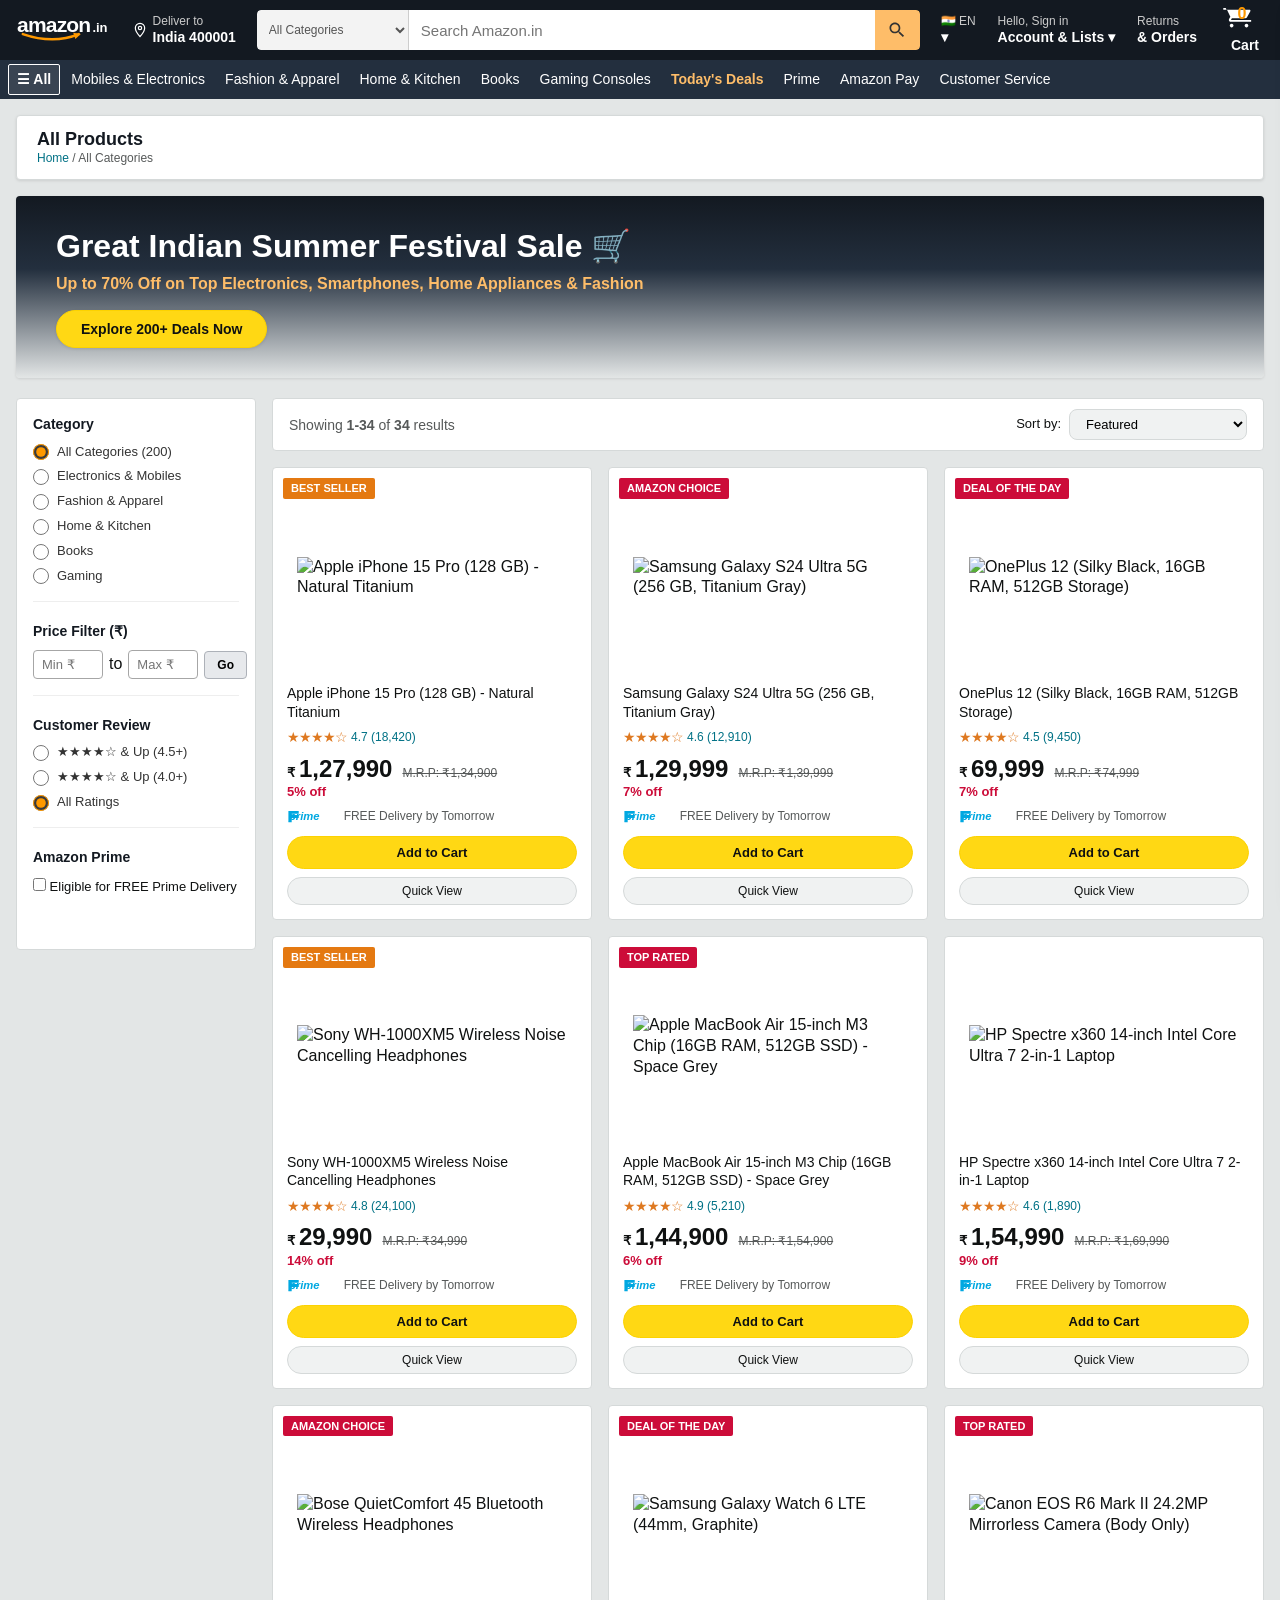
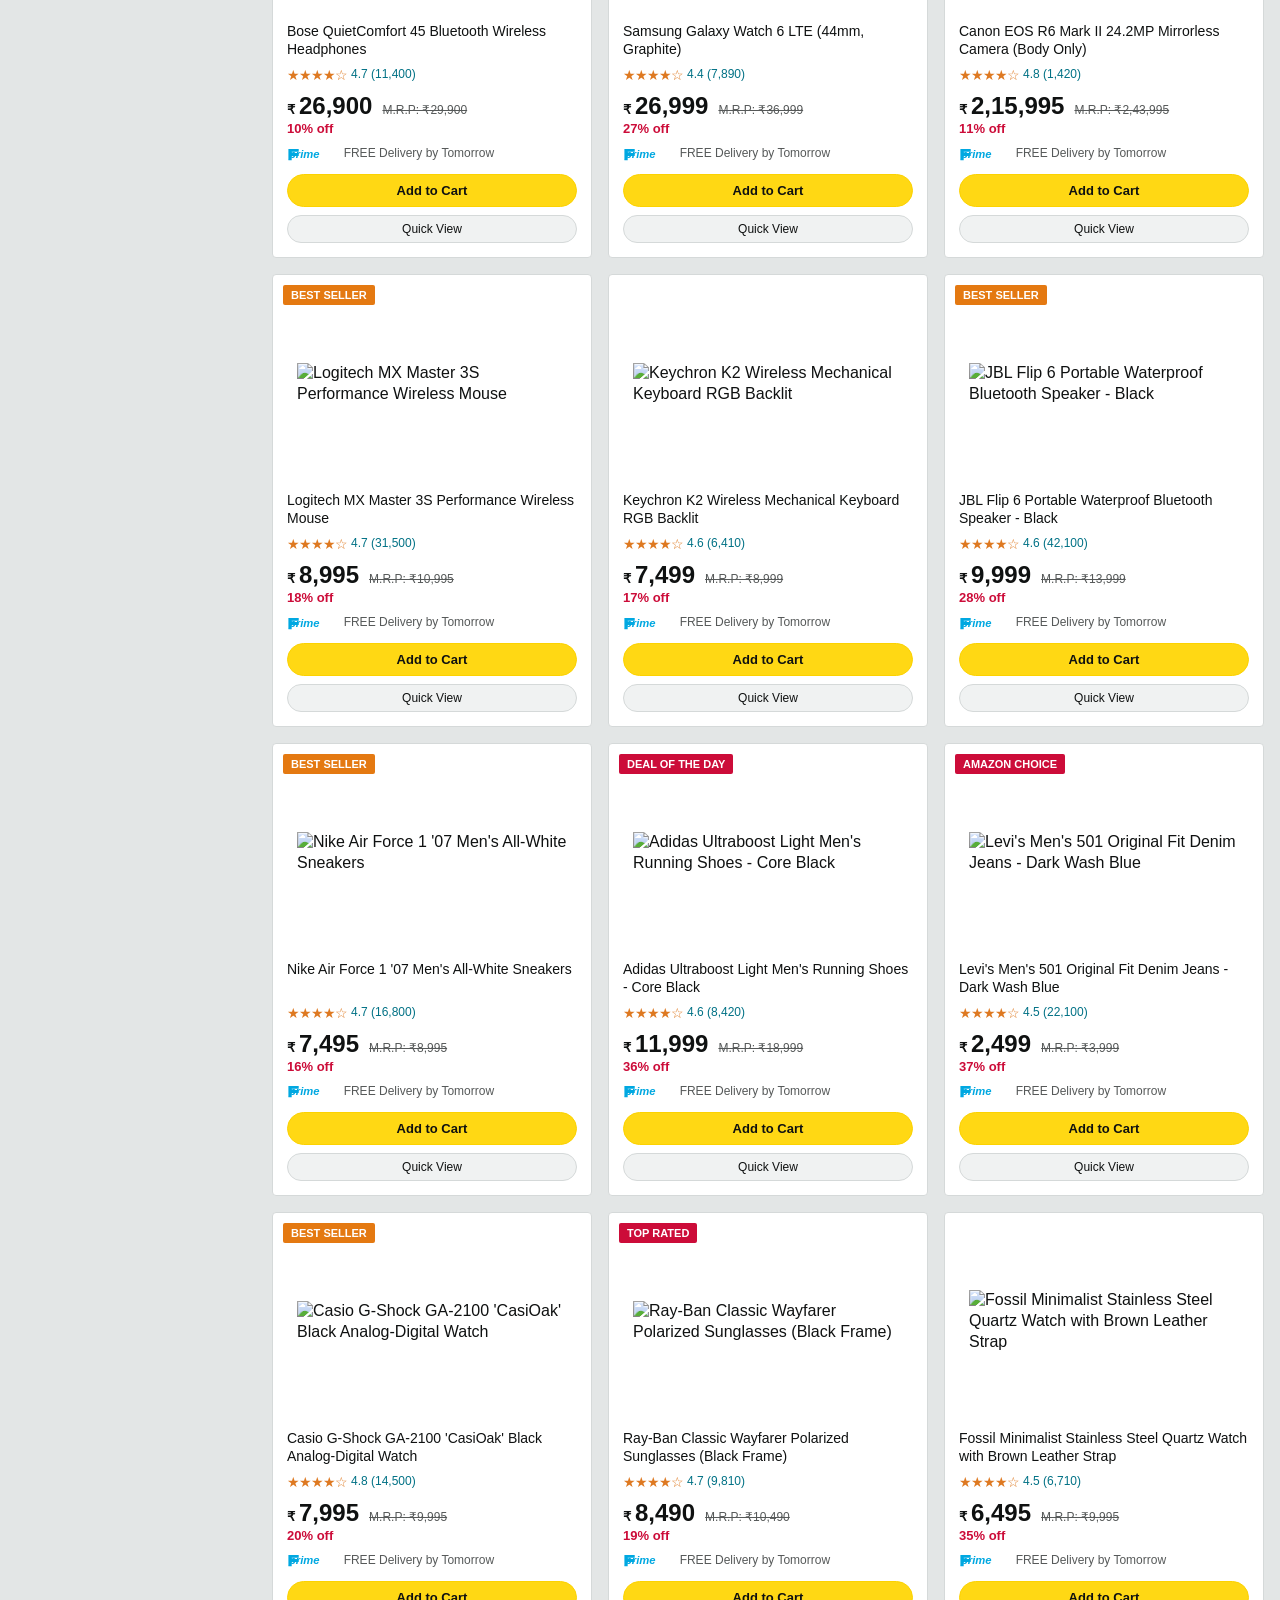
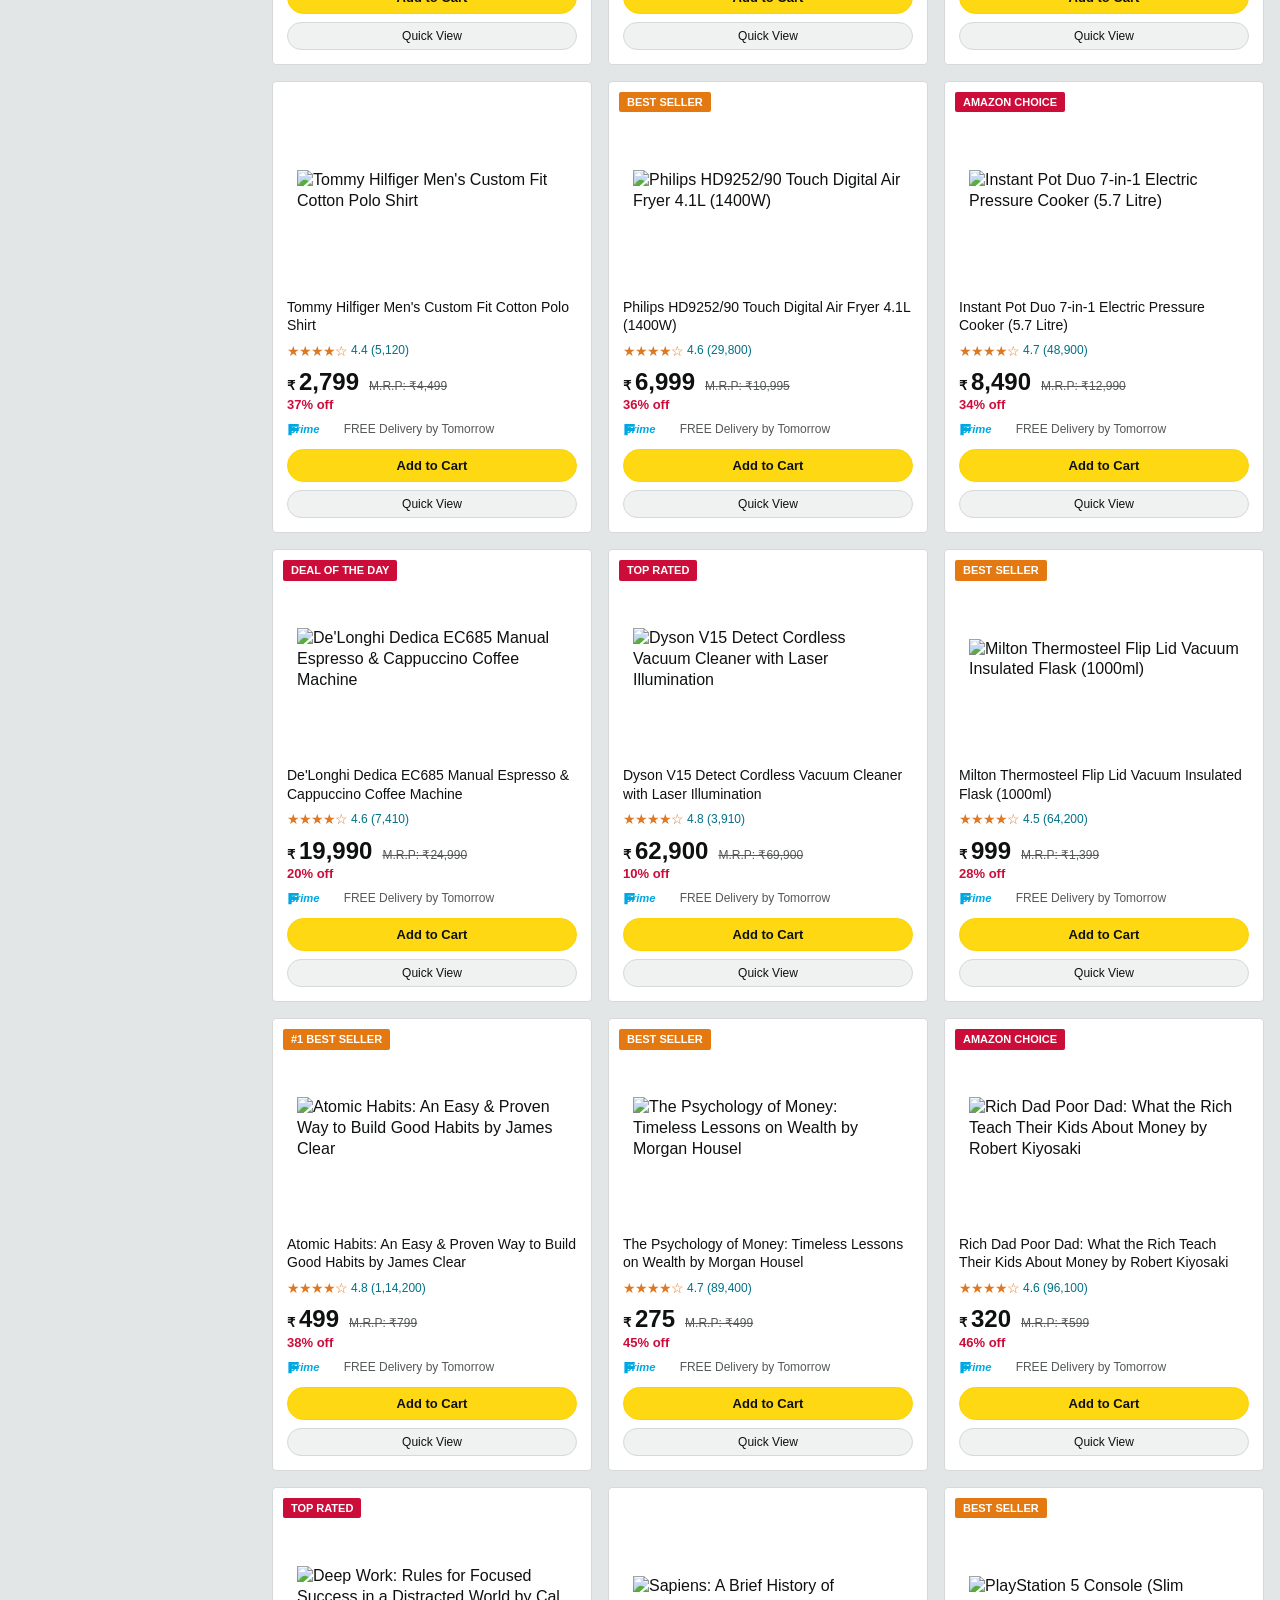
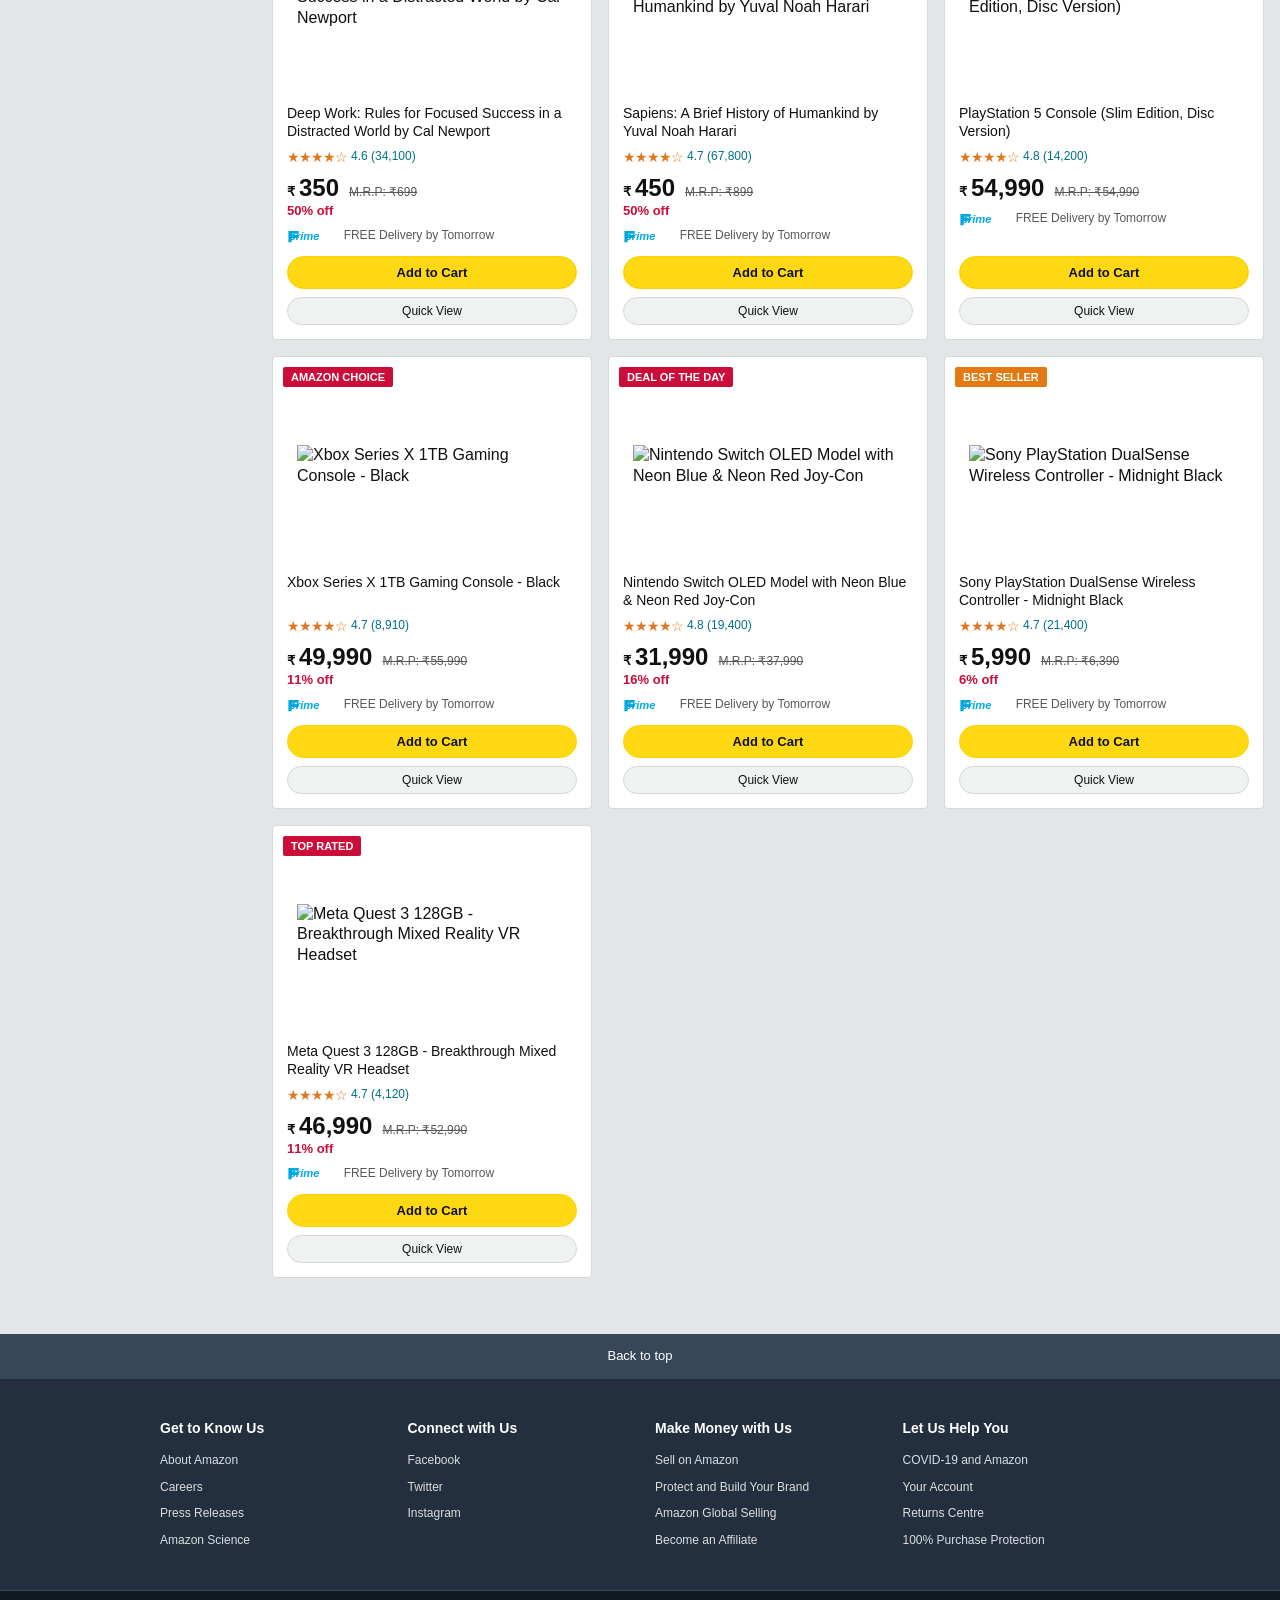
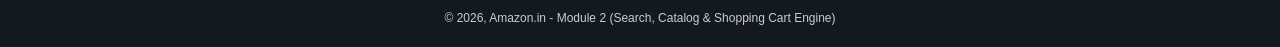
==== Search_and_Cart/index.html @ 8ac77ebe "Initial commit" ====
<!DOCTYPE html>
<html lang="en">
<head>
  <meta charset="UTF-8">
  <meta name="viewport" content="width=device-width, initial-scale=1.0">
  <title>Amazon.in - Online Shopping site in India</title>
  <meta name="description" content="Amazon India clone - Module 2 Search, Product Catalog, Filters & Shopping Cart Engine.">
  <link rel="stylesheet" href="styles.css">
</head>
<body>

  <!-- Amazon Signature Header -->
  <header class="amazon-header">
    <div class="header-main">
      
      <!-- Authentic Amazon Logo with Crisp Orange Smile Arrow -->
      <a href="#" class="brand-logo" onclick="setActiveCategory('All'); return false;">
        <div class="logo-text-box">
          <span class="logo-amazon-text">amazon</span>
          <span class="logo-in-text">.in</span>
        </div>
        <svg class="smile-arrow-svg" viewBox="0 0 100 20">
          <path d="M 4 3 Q 48 18 84 3" fill="none" stroke="#FF9900" stroke-width="3.5" stroke-linecap="round"/>
          <path d="M 76 1 L 87 3 L 79 10 Z" fill="#FF9900"/>
        </svg>
      </a>

      <!-- Deliver to Location Vector Pin -->
      <div class="nav-location">
        <svg class="location-pin-svg" viewBox="0 0 24 24">
          <path d="M12 2C8.13 2 5 5.13 5 9c0 5.25 7 13 7 13s7-7.75 7-13c0-3.87-3.13-7-7-7zm0 9.5c-1.38 0-2.5-1.12-2.5-2.5s1.12-2.5 2.5-2.5 2.5 1.12 2.5 2.5-1.12 2.5-2.5 2.5z"/>
        </svg>
        <div class="location-text">
          <span class="location-line1">Deliver to</span>
          <span class="location-line2">India 400001</span>
        </div>
      </div>

      <!-- Main Search Bar -->
      <div class="header-search">
        <select id="searchCategorySelect" class="search-category-select" aria-label="Select Category">
          <option value="All">All Categories</option>
          <option value="Electronics">Mobiles & Electronics</option>
          <option value="Fashion">Fashion & Apparel</option>
          <option value="Home & Kitchen">Home & Kitchen</option>
          <option value="Books">Books</option>
          <option value="Gaming">Gaming</option>
        </select>
        <div class="search-input-wrapper">
          <input type="text" id="searchInput" class="search-input" placeholder="Search Amazon.in" aria-label="Search Amazon.in">
        </div>
        <button id="searchSubmitBtn" class="search-submit-btn" aria-label="Search Submit">
          <svg viewBox="0 0 24 24"><path d="M15.5 14h-.79l-.28-.27C15.41 12.59 16 11.11 16 9.5 16 5.91 13.09 3 9.5 3S3 5.91 3 9.5 5.91 16 9.5 16c1.61 0 3.09-.59 4.23-1.57l.27.28v.79l5 4.99L20.49 19l-4.99-5zm-6 0C7.01 14 5 11.99 5 9.5S7.01 5 9.5 5 14 7.01 14 9.5 11.99 14 9.5 14z"/></svg>
        </button>
      </div>

      <!-- Navigation Actions Right -->
      <div class="header-actions">
        <!-- Language Selector -->
        <div class="nav-item">
          <span class="nav-line1"><span class="flag-icon">🇮🇳</span> EN</span>
          <span class="nav-line2">▾</span>
        </div>

        <!-- User Session (Module 1 Integration) -->
        <div class="nav-item" id="navUserAccountBtn">
          <span class="nav-line1" id="userNavLine1">Hello, Sign in</span>
          <span class="nav-line2">Account & Lists ▾</span>
        </div>

        <!-- Orders -->
        <div class="nav-item">
          <span class="nav-line1">Returns</span>
          <span class="nav-line2">& Orders</span>
        </div>

        <!-- Authentic Amazon Cart Button -->
        <div class="nav-item cart-nav-btn" onclick="openCartDrawer()">
          <div class="cart-icon-wrapper">
            <svg class="amazon-cart-svg" viewBox="0 0 38 28">
              <path d="M7 1h-6v2h4l3.6 7.59-1.35 2.45c-.16.28-.25.61-.25.96 0 1.1.9 2 2 2h22v-2h-21.42c-.14 0-.25-.11-.25-.25l.03-.12.9-1.63h14.55c.75 0 1.41-.41 1.75-1.03l3.58-6.49c.08-.14.12-.31.12-.48 0-.55-.45-1-1-1h-24.69l-.94-2zm3 17c-1.1 0-1.99.9-1.99 2s.89 2 1.99 2 2-.9 2-2-.9-2-2-2zm16 0c-1.1 0-1.99.9-1.99 2s.89 2 1.99 2 2-.9 2-2-.9-2-2-2z"/>
            </svg>
            <span id="navCartCount" class="cart-count">0</span>
          </div>
          <span class="cart-text-label">Cart</span>
        </div>
      </div>
    </div>

    <!-- Secondary Subnav Strip -->
    <nav class="header-subnav" id="subnavContainer">
      <a href="#" class="subnav-link bold active" data-category="All">☰ All</a>
      <a href="#" class="subnav-link" data-category="Electronics">Mobiles & Electronics</a>
      <a href="#" class="subnav-link" data-category="Fashion">Fashion & Apparel</a>
      <a href="#" class="subnav-link" data-category="Home & Kitchen">Home & Kitchen</a>
      <a href="#" class="subnav-link" data-category="Books">Books</a>
      <a href="#" class="subnav-link" data-category="Gaming">Gaming Consoles</a>
      <a href="#" class="subnav-link" data-category="Deals" style="color: var(--amazon-yellow); font-weight:700;">Today's Deals</a>
      <a href="#" class="subnav-link" data-category="Prime">Prime</a>
      <a href="#" class="subnav-link" data-category="Amazon Pay">Amazon Pay</a>
      <a href="#" class="subnav-link" data-category="Customer Service">Customer Service</a>
    </nav>
  </header>

  <!-- Main Container -->
  <main class="amazon-container">
    
    <!-- Active View Header Banner -->
    <div id="categoryHeaderBanner" class="category-header-banner">
      <div>
        <h2 id="categoryHeaderTitle" class="category-header-title">All Products</h2>
        <div class="category-breadcrumbs"><a href="#" onclick="setActiveCategory('All'); return false;">Home</a> / <span id="categoryBreadcrumbName">All Categories</span></div>
      </div>
    </div>

    <!-- Hero Banner -->
    <section id="heroBannerSection" class="hero-banner">
      <div class="hero-content">
        <h1>Great Indian Summer Festival Sale 🛒</h1>
        <p>Up to 70% Off on Top Electronics, Smartphones, Home Appliances & Fashion</p>
        <button class="hero-cta" onclick="document.getElementById('searchInput').focus();">Explore 200+ Deals Now</button>
      </div>
    </section>

    <!-- Main Layout: Filters + Products Grid -->
    <div class="main-layout">
      
      <!-- Sidebar Filters -->
      <aside class="sidebar-filters">
        <div class="filter-section">
          <h3 class="filter-title">Category</h3>
          <ul class="filter-list">
            <li class="filter-item">
              <label><input type="radio" name="categoryFilter" value="All" checked onclick="setActiveCategory('All')"> All Categories (200)</label>
            </li>
            <li class="filter-item">
              <label><input type="radio" name="categoryFilter" value="Electronics" onclick="setActiveCategory('Electronics')"> Electronics & Mobiles</label>
            </li>
            <li class="filter-item">
              <label><input type="radio" name="categoryFilter" value="Fashion" onclick="setActiveCategory('Fashion')"> Fashion & Apparel</label>
            </li>
            <li class="filter-item">
              <label><input type="radio" name="categoryFilter" value="Home & Kitchen" onclick="setActiveCategory('Home & Kitchen')"> Home & Kitchen</label>
            </li>
            <li class="filter-item">
              <label><input type="radio" name="categoryFilter" value="Books" onclick="setActiveCategory('Books')"> Books</label>
            </li>
            <li class="filter-item">
              <label><input type="radio" name="categoryFilter" value="Gaming" onclick="setActiveCategory('Gaming')"> Gaming</label>
            </li>
          </ul>
        </div>

        <div class="filter-section">
          <h3 class="filter-title">Price Filter (₹)</h3>
          <div class="price-inputs">
            <input type="number" id="priceMinInput" placeholder="Min ₹" min="0">
            <span>to</span>
            <input type="number" id="priceMaxInput" placeholder="Max ₹" min="0">
            <button id="priceGoBtn" class="price-go-btn">Go</button>
          </div>
        </div>

        <div class="filter-section">
          <h3 class="filter-title">Customer Review</h3>
          <ul class="filter-list">
            <li class="filter-item">
              <label><input type="radio" name="ratingFilter" onclick="minRatingFilter=4.5; renderProducts();"> ★★★★☆ & Up (4.5+)</label>
            </li>
            <li class="filter-item">
              <label><input type="radio" name="ratingFilter" onclick="minRatingFilter=4.0; renderProducts();"> ★★★★☆ & Up (4.0+)</label>
            </li>
            <li class="filter-item">
              <label><input type="radio" name="ratingFilter" checked onclick="minRatingFilter=0; renderProducts();"> All Ratings</label>
            </li>
          </ul>
        </div>

        <div class="filter-section">
          <h3 class="filter-title">Amazon Prime</h3>
          <label style="font-size:13px; cursor:pointer;"><input type="checkbox" id="primeOnlyToggle" onchange="renderProducts()" style="accent-color: #00a8e1;"> Eligible for FREE Prime Delivery</label>
        </div>
      </aside>

      <!-- Products Grid & Views Area -->
      <section>
        <!-- Toolbar -->
        <div class="results-toolbar">
          <div id="resultsCountLabel" class="results-count">Showing results</div>
          <div class="sort-container">
            <label for="sortSelect">Sort by:</label>
            <select id="sortSelect" class="sort-select">
              <option value="featured">Featured</option>
              <option value="price-low">Price: Low to High</option>
              <option value="price-high">Price: High to Low</option>
              <option value="rating">Avg. Customer Review</option>
            </select>
          </div>
        </div>

        <!-- Product Grid / Special View Container -->
        <div id="productGridContainer" class="product-grid">
          <!-- Rendered by app.js -->
        </div>
      </section>
    </div>
  </main>

  <!-- Quick View Product Detail Modal -->
  <div id="productModalOverlay" class="modal-overlay" onclick="if(event.target===this) closeModal();">
    <div class="modal-card">
      <button class="modal-close-btn" onclick="closeModal()">✕</button>
      <div id="modalContentBody" style="display: contents;">
        <!-- Rendered by app.js -->
      </div>
    </div>
  </div>

  <!-- Slide-out Shopping Cart Drawer -->
  <div id="cartDrawerOverlay" class="cart-drawer-overlay" onclick="closeCartDrawer()"></div>
  <aside id="cartDrawer" class="cart-drawer">
    <div class="cart-drawer-header">
      <span class="cart-drawer-title">Shopping Cart</span>
      <button class="close-drawer-btn" onclick="closeCartDrawer()">✕</button>
    </div>
    
    <div class="cart-shipping-banner">
      <div id="shippingBannerText">Add eligible items to get FREE Delivery.</div>
      <div class="progress-bar-container">
        <div id="shippingProgressBar" class="progress-bar-fill"></div>
      </div>
    </div>

    <div id="cartDrawerItemsList" class="cart-items-list">
      <!-- Cart items injected by app.js -->
    </div>

    <div class="cart-drawer-footer">
      <div class="subtotal-row">
        <span>Subtotal:</span>
        <span id="drawerSubtotal">₹0</span>
      </div>
      <a href="#" class="btn-proceed-checkout" onclick="proceedToCheckoutModule3(); return false;">Proceed to Checkout (Module 3) →</a>
    </div>
  </aside>

  <!-- Toast Notification Container -->
  <div id="toastContainer" class="toast-container"></div>

  <!-- Amazon Footer -->
  <footer class="amazon-footer">
    <div class="back-to-top" onclick="window.scrollTo({top: 0, behavior: 'smooth'});">Back to top</div>
    <div class="footer-links-grid">
      <div class="footer-column">
        <h3>Get to Know Us</h3>
        <ul>
          <li><a href="#">About Amazon</a></li>
          <li><a href="#">Careers</a></li>
          <li><a href="#">Press Releases</a></li>
          <li><a href="#">Amazon Science</a></li>
        </ul>
      </div>
      <div class="footer-column">
        <h3>Connect with Us</h3>
        <ul>
          <li><a href="#">Facebook</a></li>
          <li><a href="#">Twitter</a></li>
          <li><a href="#">Instagram</a></li>
        </ul>
      </div>
      <div class="footer-column">
        <h3>Make Money with Us</h3>
        <ul>
          <li><a href="#">Sell on Amazon</a></li>
          <li><a href="#">Protect and Build Your Brand</a></li>
          <li><a href="#">Amazon Global Selling</a></li>
          <li><a href="#">Become an Affiliate</a></li>
        </ul>
      </div>
      <div class="footer-column">
        <h3>Let Us Help You</h3>
        <ul>
          <li><a href="#">COVID-19 and Amazon</a></li>
          <li><a href="#">Your Account</a></li>
          <li><a href="#">Returns Centre</a></li>
          <li><a href="#">100% Purchase Protection</a></li>
        </ul>
      </div>
    </div>
    <div class="footer-bottom">
      <p>© 2026, Amazon.in - Module 2 (Search, Catalog & Shopping Cart Engine)</p>
    </div>
  </footer>

  <script src="app.js"></script>
</body>
</html>
---- Search_and_Cart/styles.css ----
/* Amazon.in Pixel-Perfect CSS - Module 2 (Search, Catalog & Cart) */

:root {
  --amazon-navy: #131921;
  --amazon-navy-light: #232f3e;
  --amazon-navy-dark: #0f1111;
  --amazon-orange: #ff9900;
  --amazon-yellow: #febd69;
  --amazon-yellow-hover: #f3a847;
  --amazon-btn-yellow: #ffd814;
  --amazon-btn-yellow-hover: #f7ca00;
  --amazon-btn-orange: #ffa41c;
  --amazon-btn-orange-hover: #fa8900;
  --amazon-link: #007185;
  --amazon-link-hover: #c7511f;
  --amazon-red-deal: #cc0c39;
  --amazon-star: #de7921;
  --amazon-bg-light: #eaedd1;
  --amazon-card-border: #d5d9d9;
  --amazon-text-main: #0f1111;
  --amazon-text-muted: #565959;
  --shadow-sm: 0 1px 3px rgba(0,0,0,0.1);
  --shadow-md: 0 4px 12px rgba(0,0,0,0.15);
  --shadow-lg: 0 8px 24px rgba(0,0,0,0.2);
  --transition: all 0.15s ease-in-out;
}

* {
  box-sizing: border-box;
  margin: 0;
  padding: 0;
}

body {
  font-family: "Amazon Ember", Arial, sans-serif;
  background-color: #e3e6e6;
  color: var(--amazon-text-main);
  line-height: 1.3;
  -webkit-font-smoothing: antialiased;
}

/* Header */
.amazon-header {
  background-color: var(--amazon-navy);
  color: white;
  position: sticky;
  top: 0;
  z-index: 1000;
}

.header-main {
  display: flex;
  align-items: center;
  padding: 4px 10px;
  gap: 8px;
  height: 60px;
}

/* Brand Logo */
.brand-logo {
  display: flex;
  flex-direction: column;
  align-items: flex-start;
  text-decoration: none;
  padding: 4px 6px;
  border: 1px solid transparent;
  border-radius: 2px;
  position: relative;
  cursor: pointer;
}

.brand-logo:hover {
  border-color: white;
}

.logo-text-box {
  display: flex;
  align-items: baseline;
}

.logo-amazon-text {
  color: white;
  font-size: 21px;
  font-weight: 800;
  letter-spacing: -0.8px;
  line-height: 1;
  font-family: Arial, sans-serif;
}

.logo-in-text {
  color: #ffffff;
  font-size: 13px;
  font-weight: 700;
  margin-left: 2px;
}

.smile-arrow-svg {
  margin-top: -4px;
  margin-left: 2px;
  width: 72px;
  height: 14px;
}

/* Location Selector */
.nav-location {
  display: flex;
  align-items: center;
  gap: 5px;
  padding: 4px 8px;
  border: 1px solid transparent;
  border-radius: 2px;
  cursor: pointer;
  color: white;
}

.nav-location:hover {
  border-color: white;
}

.location-pin-svg {
  width: 16px;
  height: 18px;
  fill: none;
  stroke: white;
  stroke-width: 1.8;
}

.location-text {
  display: flex;
  flex-direction: column;
  line-height: 1.15;
}

.location-line1 {
  font-size: 12px;
  color: #cccccc;
}

.location-line2 {
  font-size: 14px;
  font-weight: 700;
  color: #ffffff;
}

/* Search Bar */
.header-search {
  flex: 1;
  display: flex;
  height: 40px;
  border-radius: 4px;
  overflow: hidden;
  margin: 0 4px;
}

.header-search:focus-within {
  box-shadow: 0 0 0 2px #ff9900, 0 0 0 3px #131921;
}

.search-category-select {
  background-color: #f3f3f3;
  border: none;
  border-right: 1px solid #cdcdcd;
  padding: 0 8px;
  font-size: 12px;
  color: #555;
  cursor: pointer;
  outline: none;
  border-top-left-radius: 4px;
  border-bottom-left-radius: 4px;
}

.search-category-select:hover {
  background-color: #dadada;
  color: #000;
}

.search-input-wrapper {
  position: relative;
  flex: 1;
  display: flex;
}

.search-input {
  width: 100%;
  border: none;
  padding: 0 12px;
  font-size: 15px;
  outline: none;
}

.search-submit-btn {
  background-color: var(--amazon-yellow);
  border: none;
  width: 45px;
  cursor: pointer;
  display: flex;
  align-items: center;
  justify-content: center;
  transition: var(--transition);
  border-top-right-radius: 4px;
  border-bottom-right-radius: 4px;
}

.search-submit-btn:hover {
  background-color: var(--amazon-yellow-hover);
}

.search-submit-btn svg {
  width: 20px;
  height: 20px;
  fill: #333333;
}

/* Header Actions Right */
.header-actions {
  display: flex;
  align-items: center;
  gap: 4px;
}

.nav-item {
  display: flex;
  flex-direction: column;
  padding: 4px 8px;
  border: 1px solid transparent;
  border-radius: 2px;
  color: white;
  text-decoration: none;
  cursor: pointer;
  line-height: 1.15;
}

.nav-item:hover {
  border-color: white;
}

.nav-line1 {
  font-size: 12px;
  color: #cccccc;
}

.nav-line2 {
  font-size: 14px;
  font-weight: 700;
  display: flex;
  align-items: center;
  gap: 2px;
}

/* Authentic Amazon Cart Button (Pixel-Perfect Alignment) */
.cart-nav-btn {
  display: flex;
  align-items: flex-end;
  gap: 4px;
  padding: 4px 10px;
  cursor: pointer;
}

.cart-icon-wrapper {
  position: relative;
  display: flex;
  align-items: flex-end;
  height: 28px;
}

.amazon-cart-svg {
  width: 38px;
  height: 26px;
  fill: white;
}

.cart-count {
  position: absolute;
  top: 1px;
  left: 13px;
  color: var(--amazon-orange);
  font-size: 16px;
  font-weight: 800;
  line-height: 1;
  text-align: center;
  width: 16px;
}

.cart-text-label {
  font-size: 14px;
  font-weight: 700;
  color: white;
  margin-bottom: 2px;
}

/* Subnav Navigation Bar */
.header-subnav {
  background-color: var(--amazon-navy-light);
  display: flex;
  align-items: center;
  padding: 0 8px;
  height: 39px;
  overflow-x: auto;
  gap: 2px;
  font-size: 14px;
  white-space: nowrap;
}

.subnav-link {
  color: white;
  text-decoration: none;
  padding: 5px 8px;
  border: 1px solid transparent;
  border-radius: 2px;
  cursor: pointer;
  display: flex;
  align-items: center;
  gap: 4px;
  font-size: 14px;
}

.subnav-link:hover {
  border-color: white;
}

.subnav-link.active {
  border-color: white;
  background-color: rgba(255, 255, 255, 0.1);
}

.subnav-link.bold {
  font-weight: 700;
}

/* Container */
.amazon-container {
  max-width: 1500px;
  margin: 0 auto;
  padding: 16px;
}

/* Active Category Heading Banner */
.category-header-banner {
  background: white;
  border: 1px solid var(--amazon-card-border);
  border-radius: 4px;
  padding: 12px 20px;
  margin-bottom: 16px;
  display: flex;
  justify-content: space-between;
  align-items: center;
  box-shadow: var(--shadow-sm);
}

.category-header-title {
  font-size: 18px;
  font-weight: 700;
  color: var(--amazon-navy);
}

.category-breadcrumbs {
  font-size: 12px;
  color: var(--amazon-text-muted);
}

.category-breadcrumbs a {
  color: var(--amazon-link);
  text-decoration: none;
}

.category-breadcrumbs a:hover {
  text-decoration: underline;
}

/* Hero Banner */
.hero-banner {
  background: linear-gradient(180deg, #131921 0%, #232f3e 40%, #e3e6e6 100%);
  border-radius: 4px;
  padding: 30px 40px;
  color: white;
  margin-bottom: 20px;
  display: flex;
  justify-content: space-between;
  align-items: center;
  position: relative;
  overflow: hidden;
  box-shadow: var(--shadow-sm);
}

.hero-content h1 {
  font-size: 32px;
  font-weight: 800;
  margin-bottom: 6px;
  color: white;
}

.hero-content p {
  font-size: 16px;
  color: var(--amazon-yellow);
  margin-bottom: 16px;
  font-weight: 600;
}

.hero-cta {
  background-color: var(--amazon-btn-yellow);
  color: var(--amazon-navy-dark);
  font-weight: 700;
  padding: 10px 24px;
  border-radius: 20px;
  border: 1px solid #fcd200;
  cursor: pointer;
  font-size: 14px;
  transition: var(--transition);
  box-shadow: var(--shadow-sm);
}

.hero-cta:hover {
  background-color: var(--amazon-btn-yellow-hover);
}

/* Main Layout Grid */
.main-layout {
  display: grid;
  grid-template-columns: 240px 1fr;
  gap: 16px;
}

@media (max-width: 900px) {
  .main-layout {
    grid-template-columns: 1fr;
  }
}

/* Sidebar Filters */
.sidebar-filters {
  background: white;
  border: 1px solid var(--amazon-card-border);
  border-radius: 4px;
  padding: 16px;
  height: fit-content;
}

.filter-section {
  margin-bottom: 20px;
  border-bottom: 1px solid #eeeeee;
  padding-bottom: 16px;
}

.filter-section:last-child {
  border-bottom: none;
}

.filter-title {
  font-size: 14px;
  font-weight: 700;
  margin-bottom: 10px;
  color: var(--amazon-navy);
}

.filter-list {
  list-style: none;
  display: flex;
  flex-direction: column;
  gap: 8px;
}

.filter-item label {
  font-size: 13px;
  color: #333;
  cursor: pointer;
  display: flex;
  align-items: center;
  gap: 8px;
}

.filter-item input[type="checkbox"],
.filter-item input[type="radio"] {
  accent-color: var(--amazon-orange);
  width: 16px;
  height: 16px;
  cursor: pointer;
}

.price-inputs {
  display: flex;
  align-items: center;
  gap: 6px;
  margin-top: 8px;
}

.price-inputs input {
  width: 70px;
  padding: 6px 8px;
  border: 1px solid #a6a6a6;
  border-radius: 4px;
  font-size: 13px;
  outline: none;
}

.price-inputs input:focus {
  border-color: var(--amazon-orange);
  box-shadow: 0 0 3px rgba(255, 153, 0, 0.5);
}

.price-go-btn {
  background: #e7e9ec;
  border: 1px solid #adb1b8;
  border-radius: 4px;
  padding: 6px 12px;
  font-size: 12px;
  cursor: pointer;
  font-weight: 600;
}

.price-go-btn:hover {
  background: #d8dadf;
}

/* Toolbar */
.results-toolbar {
  background: white;
  border: 1px solid var(--amazon-card-border);
  border-radius: 4px;
  padding: 10px 16px;
  margin-bottom: 16px;
  display: flex;
  justify-content: space-between;
  align-items: center;
}

.results-count {
  font-size: 14px;
  color: var(--amazon-text-muted);
}

.sort-container {
  display: flex;
  align-items: center;
  gap: 8px;
  font-size: 13px;
}

.sort-select {
  padding: 6px 12px;
  border: 1px solid #d5d9d9;
  border-radius: 8px;
  background: #f0f2f2;
  font-size: 13px;
  cursor: pointer;
  outline: none;
}

.sort-select:hover {
  background: #e3e6e6;
}

/* Product Cards Grid */
.product-grid {
  display: grid;
  grid-template-columns: repeat(auto-fill, minmax(240px, 1fr));
  gap: 16px;
}

.product-card {
  background: white;
  border: 1px solid var(--amazon-card-border);
  border-radius: 4px;
  padding: 14px;
  display: flex;
  flex-direction: column;
  position: relative;
  transition: var(--transition);
}

.product-card:hover {
  box-shadow: var(--shadow-md);
}

.card-badge {
  position: absolute;
  top: 10px;
  left: 10px;
  background-color: var(--amazon-navy);
  color: white;
  font-size: 11px;
  font-weight: 700;
  padding: 3px 8px;
  border-radius: 2px;
  z-index: 2;
  text-transform: uppercase;
}

.card-badge.best-seller {
  background-color: #e47911;
}

.card-badge.deal {
  background-color: var(--amazon-red-deal);
}

.product-img-container {
  height: 190px;
  display: flex;
  align-items: center;
  justify-content: center;
  margin-bottom: 12px;
  padding: 10px;
  cursor: pointer;
}

.product-img-container img {
  max-height: 100%;
  max-width: 100%;
  object-fit: contain;
  transition: transform 0.2s ease;
}

.product-card:hover .product-img-container img {
  transform: scale(1.03);
}

.product-title {
  font-size: 14px;
  font-weight: 500;
  color: var(--amazon-text-main);
  line-height: 1.3;
  height: 38px;
  overflow: hidden;
  display: -webkit-box;
  -webkit-line-clamp: 2;
  -webkit-box-orient: vertical;
  margin-bottom: 6px;
  cursor: pointer;
}

.product-title:hover {
  color: var(--amazon-link-hover);
}

.product-rating {
  display: flex;
  align-items: center;
  gap: 4px;
  margin-bottom: 6px;
}

.stars {
  color: var(--amazon-star);
  font-size: 14px;
  letter-spacing: -1px;
}

.rating-count {
  font-size: 12px;
  color: var(--amazon-link);
  cursor: pointer;
}

.product-price-box {
  margin-bottom: 8px;
}

.price-row {
  display: flex;
  align-items: baseline;
  gap: 4px;
}

.currency-symbol {
  font-size: 13px;
  font-weight: 600;
  vertical-align: super;
}

.price-main {
  font-size: 24px;
  font-weight: 700;
  color: var(--amazon-text-main);
}

.original-price {
  font-size: 12px;
  color: var(--amazon-text-muted);
  text-decoration: line-through;
  margin-left: 6px;
}

.discount-badge {
  color: var(--amazon-red-deal);
  font-size: 13px;
  font-weight: 700;
}

.prime-delivery {
  display: flex;
  align-items: center;
  gap: 6px;
  font-size: 12px;
  color: var(--amazon-text-muted);
  margin-bottom: 12px;
}

.prime-badge-svg {
  height: 15px;
  width: auto;
}

.card-actions {
  margin-top: auto;
  display: flex;
  flex-direction: column;
  gap: 8px;
}

.btn-add-cart {
  background-color: var(--amazon-btn-yellow);
  border: 1px solid #fcd200;
  border-radius: 20px;
  padding: 8px 12px;
  font-size: 13px;
  font-weight: 600;
  color: var(--amazon-navy-dark);
  cursor: pointer;
  transition: var(--transition);
  width: 100%;
}

.btn-add-cart:hover {
  background-color: var(--amazon-btn-yellow-hover);
}

.btn-quick-view {
  background-color: #f0f2f2;
  border: 1px solid #d5d9d9;
  border-radius: 20px;
  padding: 6px 12px;
  font-size: 12px;
  font-weight: 500;
  color: var(--amazon-text-main);
  cursor: pointer;
  transition: var(--transition);
  width: 100%;
}

.btn-quick-view:hover {
  background-color: #e3e6e6;
}

/* Pagination Bar */
.pagination-container {
  grid-column: 1 / -1;
  display: flex;
  justify-content: center;
  align-items: center;
  padding: 24px 0;
  gap: 12px;
}

.btn-load-more {
  background: white;
  border: 1px solid var(--amazon-card-border);
  border-radius: 20px;
  padding: 10px 24px;
  font-size: 14px;
  font-weight: 700;
  color: var(--amazon-navy);
  cursor: pointer;
  box-shadow: var(--shadow-sm);
  transition: var(--transition);
}

.btn-load-more:hover {
  background: #f0f2f2;
  border-color: #a6a6a6;
}

/* Special View Info Card */
.special-view-card {
  background: white;
  border: 1px solid var(--amazon-card-border);
  border-radius: 8px;
  padding: 32px;
  text-align: center;
  grid-column: 1 / -1;
  box-shadow: var(--shadow-sm);
}

.special-view-icon {
  font-size: 48px;
  margin-bottom: 12px;
}

.special-view-title {
  font-size: 24px;
  font-weight: 700;
  color: var(--amazon-navy);
  margin-bottom: 8px;
}

.special-view-desc {
  font-size: 14px;
  color: var(--amazon-text-muted);
  max-width: 600px;
  margin: 0 auto 20px auto;
}

/* Modal Overlay */
.modal-overlay {
  position: fixed;
  top: 0;
  left: 0;
  width: 100vw;
  height: 100vh;
  background: rgba(0, 0, 0, 0.6);
  display: flex;
  align-items: center;
  justify-content: center;
  z-index: 2000;
  opacity: 0;
  pointer-events: none;
  transition: opacity 0.2s ease;
}

.modal-overlay.active {
  opacity: 1;
  pointer-events: auto;
}

.modal-card {
  background: white;
  border-radius: 8px;
  width: 90%;
  max-width: 800px;
  max-height: 90vh;
  overflow-y: auto;
  padding: 24px;
  position: relative;
  box-shadow: var(--shadow-lg);
  display: grid;
  grid-template-columns: 1fr 1fr;
  gap: 24px;
}

@media (max-width: 700px) {
  .modal-card {
    grid-template-columns: 1fr;
  }
}

.modal-close-btn {
  position: absolute;
  top: 16px;
  right: 16px;
  background: none;
  border: none;
  font-size: 22px;
  cursor: pointer;
  color: #666;
}

.modal-img-container {
  display: flex;
  align-items: center;
  justify-content: center;
  background: #fafafa;
  border-radius: 8px;
  padding: 16px;
}

.modal-img-container img {
  max-width: 100%;
  max-height: 300px;
  object-fit: contain;
}

.modal-details {
  display: flex;
  flex-direction: column;
}

.modal-title {
  font-size: 18px;
  font-weight: 700;
  margin-bottom: 8px;
}

.modal-specs {
  margin: 16px 0;
  font-size: 13px;
  color: #444;
}

.modal-specs ul {
  padding-left: 20px;
  display: flex;
  flex-direction: column;
  gap: 4px;
}

/* Slide-out Cart Drawer */
.cart-drawer-overlay {
  position: fixed;
  top: 0;
  left: 0;
  width: 100vw;
  height: 100vh;
  background: rgba(0, 0, 0, 0.5);
  z-index: 1500;
  opacity: 0;
  pointer-events: none;
  transition: opacity 0.25s ease;
}

.cart-drawer-overlay.active {
  opacity: 1;
  pointer-events: auto;
}

.cart-drawer {
  position: fixed;
  top: 0;
  right: -420px;
  width: 400px;
  max-width: 90vw;
  height: 100vh;
  background: white;
  z-index: 1600;
  box-shadow: var(--shadow-lg);
  transition: right 0.25s ease;
  display: flex;
  flex-direction: column;
}

.cart-drawer.active {
  right: 0;
}

.cart-drawer-header {
  background: var(--amazon-navy);
  color: white;
  padding: 16px;
  display: flex;
  justify-content: space-between;
  align-items: center;
}

.cart-drawer-title {
  font-size: 16px;
  font-weight: 700;
}

.close-drawer-btn {
  background: none;
  border: none;
  color: white;
  font-size: 20px;
  cursor: pointer;
}

.cart-shipping-banner {
  background: #e7f4f5;
  border-bottom: 1px solid #bce1e5;
  padding: 10px 16px;
  font-size: 12px;
  color: #007185;
}

.progress-bar-container {
  height: 6px;
  background: #d5d9d9;
  border-radius: 3px;
  margin-top: 6px;
  overflow: hidden;
}

.progress-bar-fill {
  height: 100%;
  background: #007185;
  width: 0%;
  transition: width 0.3s ease;
}

.cart-items-list {
  flex: 1;
  overflow-y: auto;
  padding: 16px;
  display: flex;
  flex-direction: column;
  gap: 16px;
}

.cart-item {
  display: flex;
  gap: 12px;
  border-bottom: 1px solid #eee;
  padding-bottom: 12px;
}

.cart-item-img {
  width: 65px;
  height: 65px;
  object-fit: contain;
  border-radius: 4px;
}

.cart-item-info {
  flex: 1;
}

.cart-item-title {
  font-size: 13px;
  font-weight: 600;
  line-height: 1.2;
  margin-bottom: 4px;
}

.cart-item-price {
  font-size: 14px;
  font-weight: 700;
  color: var(--amazon-text-main);
}

.cart-qty-controls {
  display: flex;
  align-items: center;
  gap: 6px;
  margin-top: 6px;
}

.qty-btn {
  background: #f0f2f2;
  border: 1px solid #d5d9d9;
  width: 24px;
  height: 24px;
  border-radius: 4px;
  cursor: pointer;
  font-weight: 700;
}

.qty-btn:hover {
  background: #e3e6e6;
}

.qty-val {
  font-size: 13px;
  font-weight: 600;
  padding: 0 4px;
}

.cart-item-delete {
  color: var(--amazon-link);
  font-size: 11px;
  cursor: pointer;
  margin-left: 8px;
}

.cart-item-delete:hover {
  text-decoration: underline;
  color: var(--amazon-link-hover);
}

.cart-drawer-footer {
  padding: 16px;
  border-top: 1px solid #eee;
  background: #fafafa;
}

.subtotal-row {
  display: flex;
  justify-content: space-between;
  font-size: 16px;
  font-weight: 700;
  margin-bottom: 12px;
}

.btn-proceed-checkout {
  background: var(--amazon-btn-yellow);
  border: 1px solid #fcd200;
  border-radius: 20px;
  width: 100%;
  padding: 12px;
  font-size: 14px;
  font-weight: 700;
  color: var(--amazon-navy-dark);
  cursor: pointer;
  transition: var(--transition);
  text-align: center;
  display: block;
  text-decoration: none;
  box-shadow: var(--shadow-sm);
}

.btn-proceed-checkout:hover {
  background: var(--amazon-btn-yellow-hover);
}

/* Toast Notifications */
.toast-container {
  position: fixed;
  bottom: 24px;
  right: 24px;
  z-index: 3000;
  display: flex;
  flex-direction: column;
  gap: 8px;
}

.toast {
  background: var(--amazon-navy);
  color: white;
  padding: 12px 18px;
  border-radius: 4px;
  border-left: 4px solid var(--amazon-yellow);
  font-size: 13px;
  box-shadow: var(--shadow-md);
  display: flex;
  align-items: center;
  gap: 8px;
  animation: slideInRight 0.3s ease, fadeOut 0.3s ease 2.7s forwards;
}

@keyframes slideInRight {
  from { transform: translateX(100%); opacity: 0; }
  to { transform: translateX(0); opacity: 1; }
}

@keyframes fadeOut {
  from { opacity: 1; }
  to { opacity: 0; }
}

/* Footer */
.amazon-footer {
  margin-top: 40px;
  background-color: var(--amazon-navy-light);
  color: white;
}

.back-to-top {
  background-color: #37475a;
  color: white;
  text-align: center;
  padding: 14px;
  font-size: 13px;
  cursor: pointer;
}

.back-to-top:hover {
  background-color: #485769;
}

.footer-links-grid {
  max-width: 1000px;
  margin: 0 auto;
  padding: 40px 20px;
  display: grid;
  grid-template-columns: repeat(4, 1fr);
  gap: 30px;
}

@media (max-width: 768px) {
  .footer-links-grid {
    grid-template-columns: repeat(2, 1fr);
  }
}

.footer-column h3 {
  font-size: 14px;
  font-weight: 700;
  margin-bottom: 12px;
}

.footer-column ul {
  list-style: none;
  display: flex;
  flex-direction: column;
  gap: 6px;
}

.footer-column a {
  color: #dddddd;
  text-decoration: none;
  font-size: 12px;
}

.footer-column a:hover {
  text-decoration: underline;
}

.footer-bottom {
  background-color: var(--amazon-navy);
  text-align: center;
  padding: 20px;
  font-size: 12px;
  color: #ccc;
  border-top: 1px solid #3a4553;
}
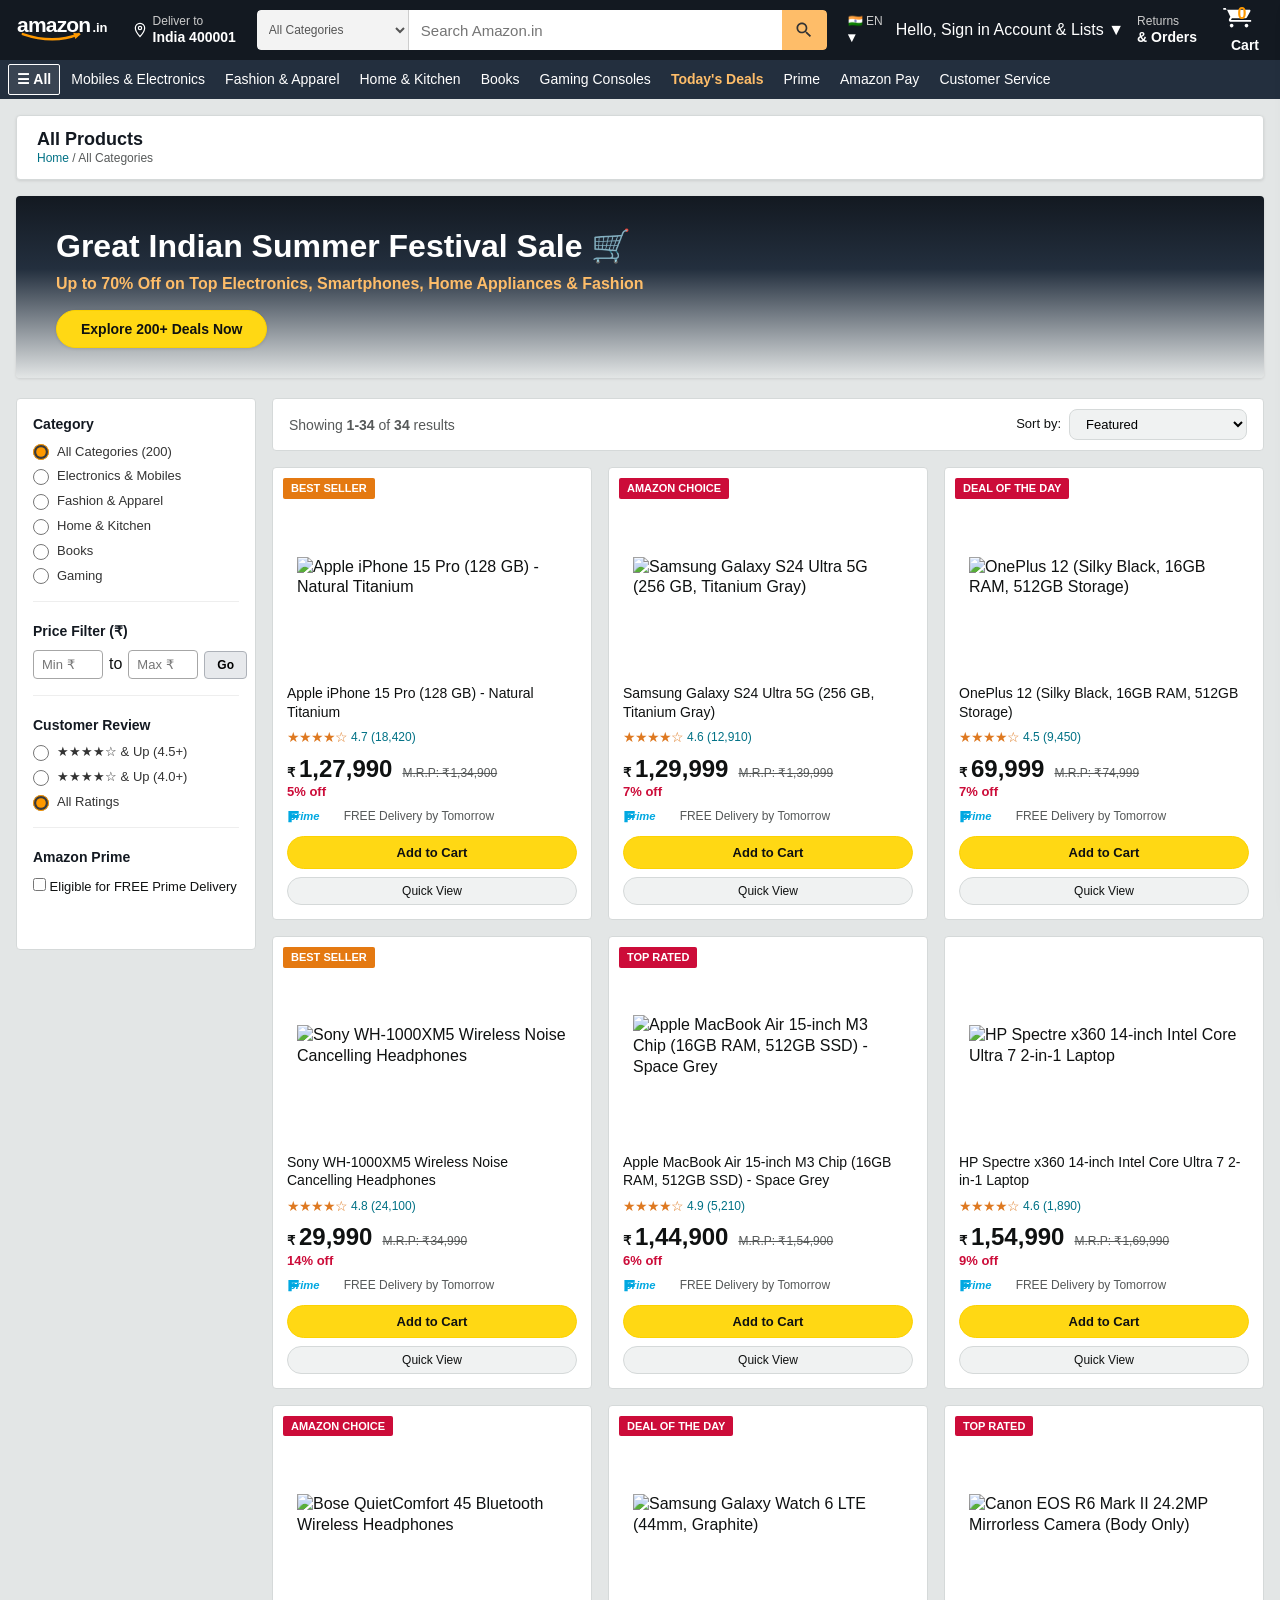
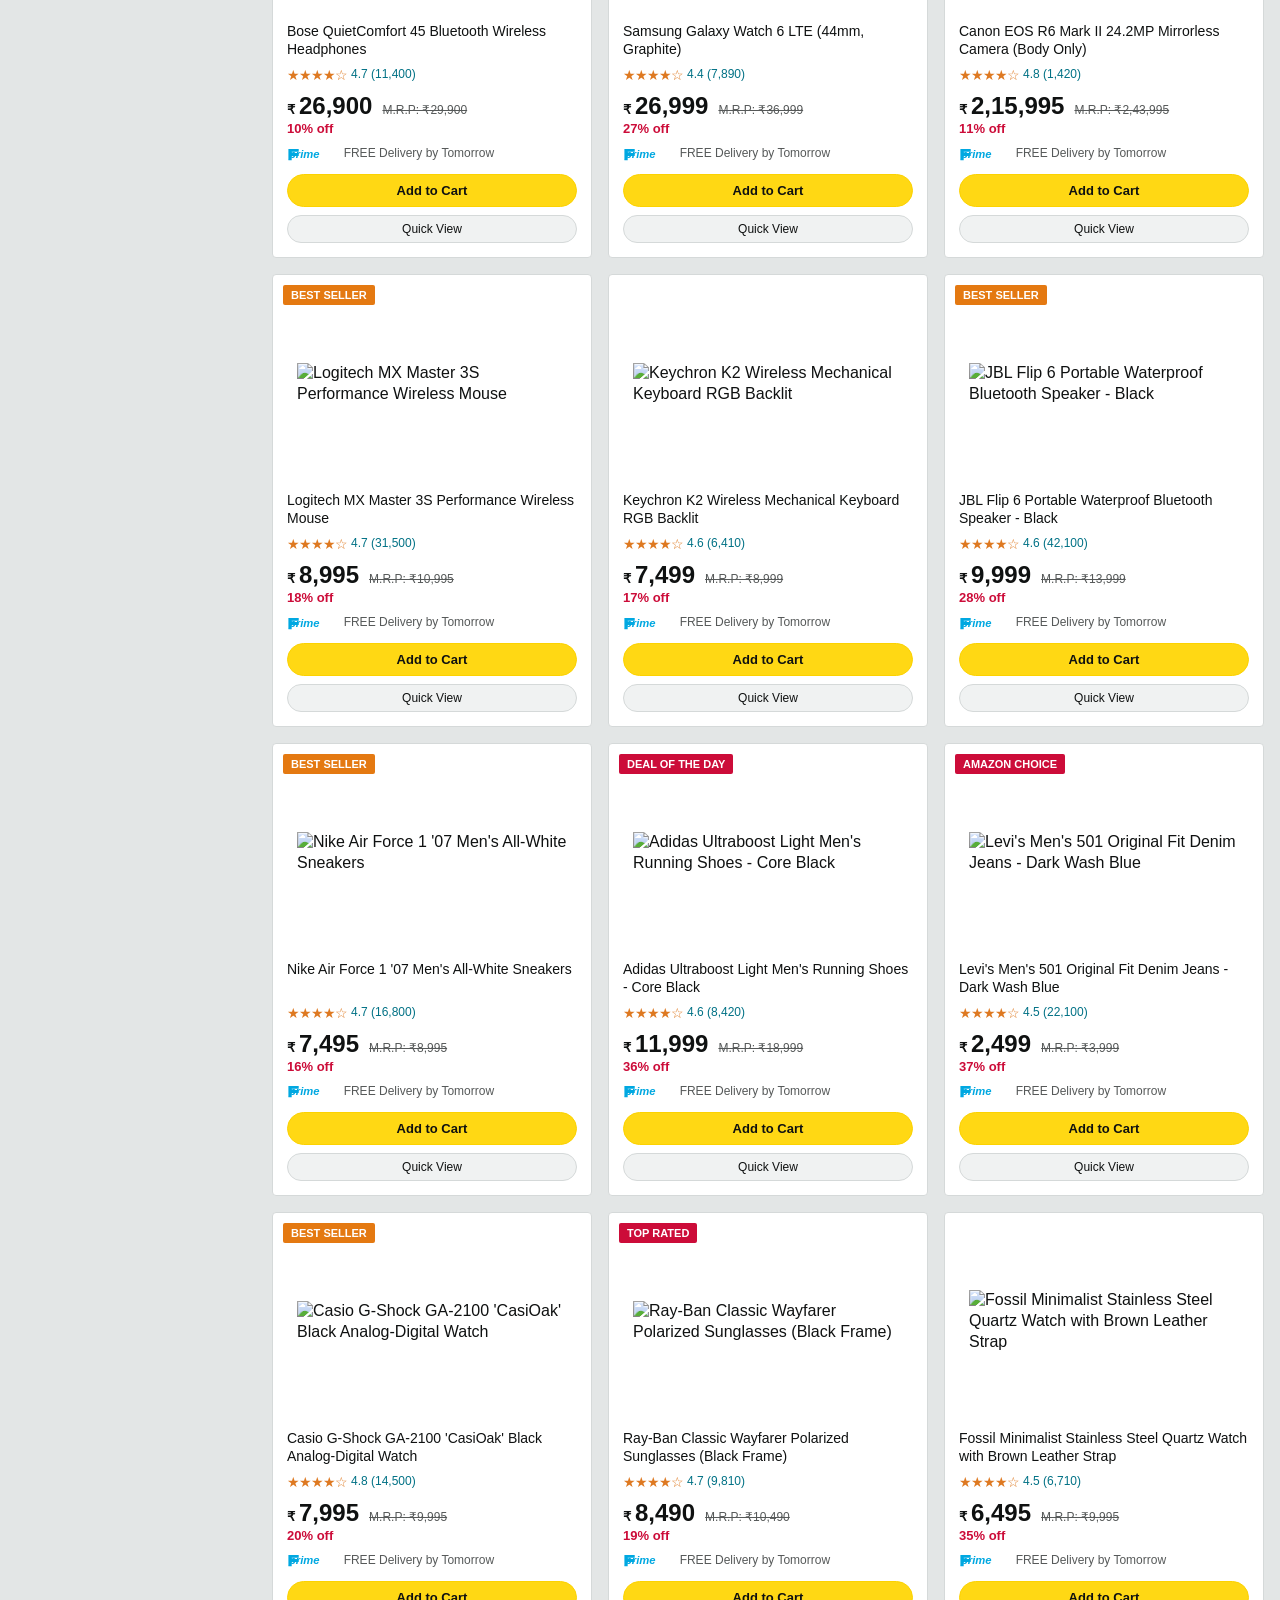
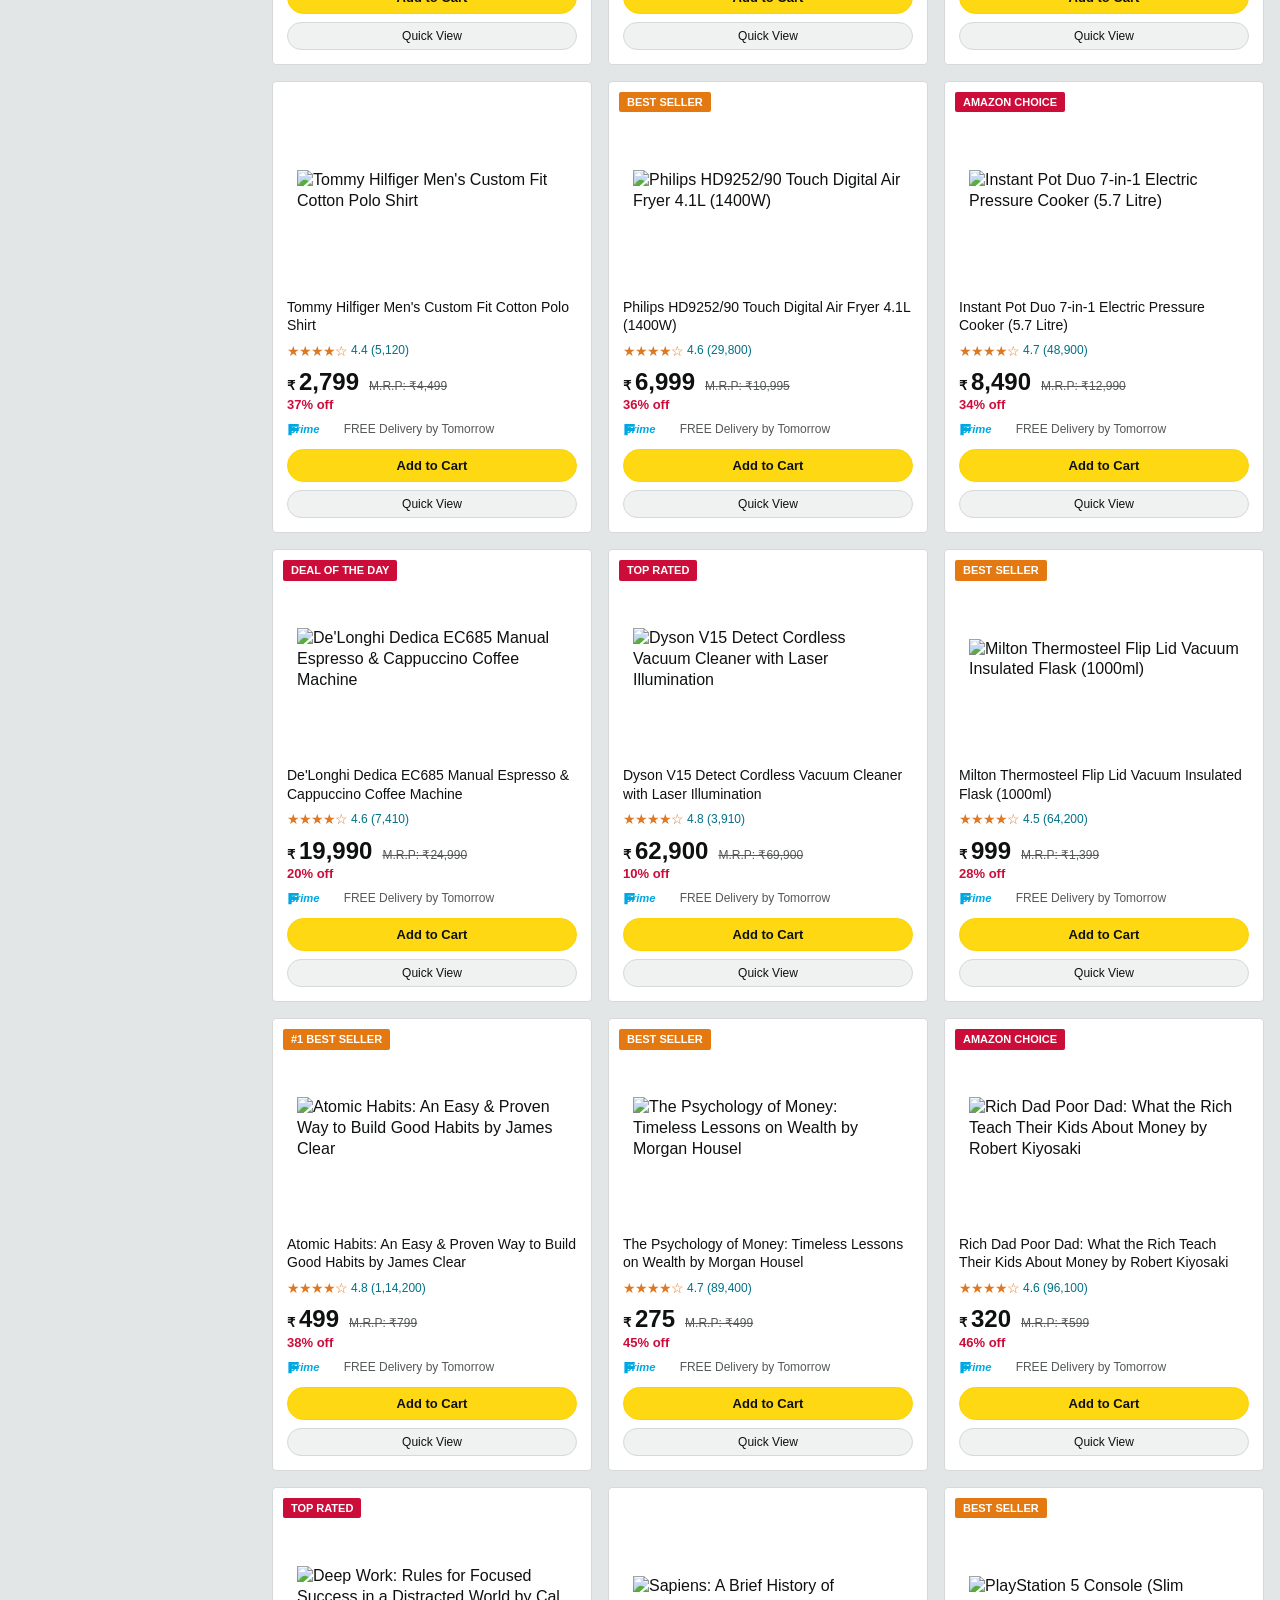
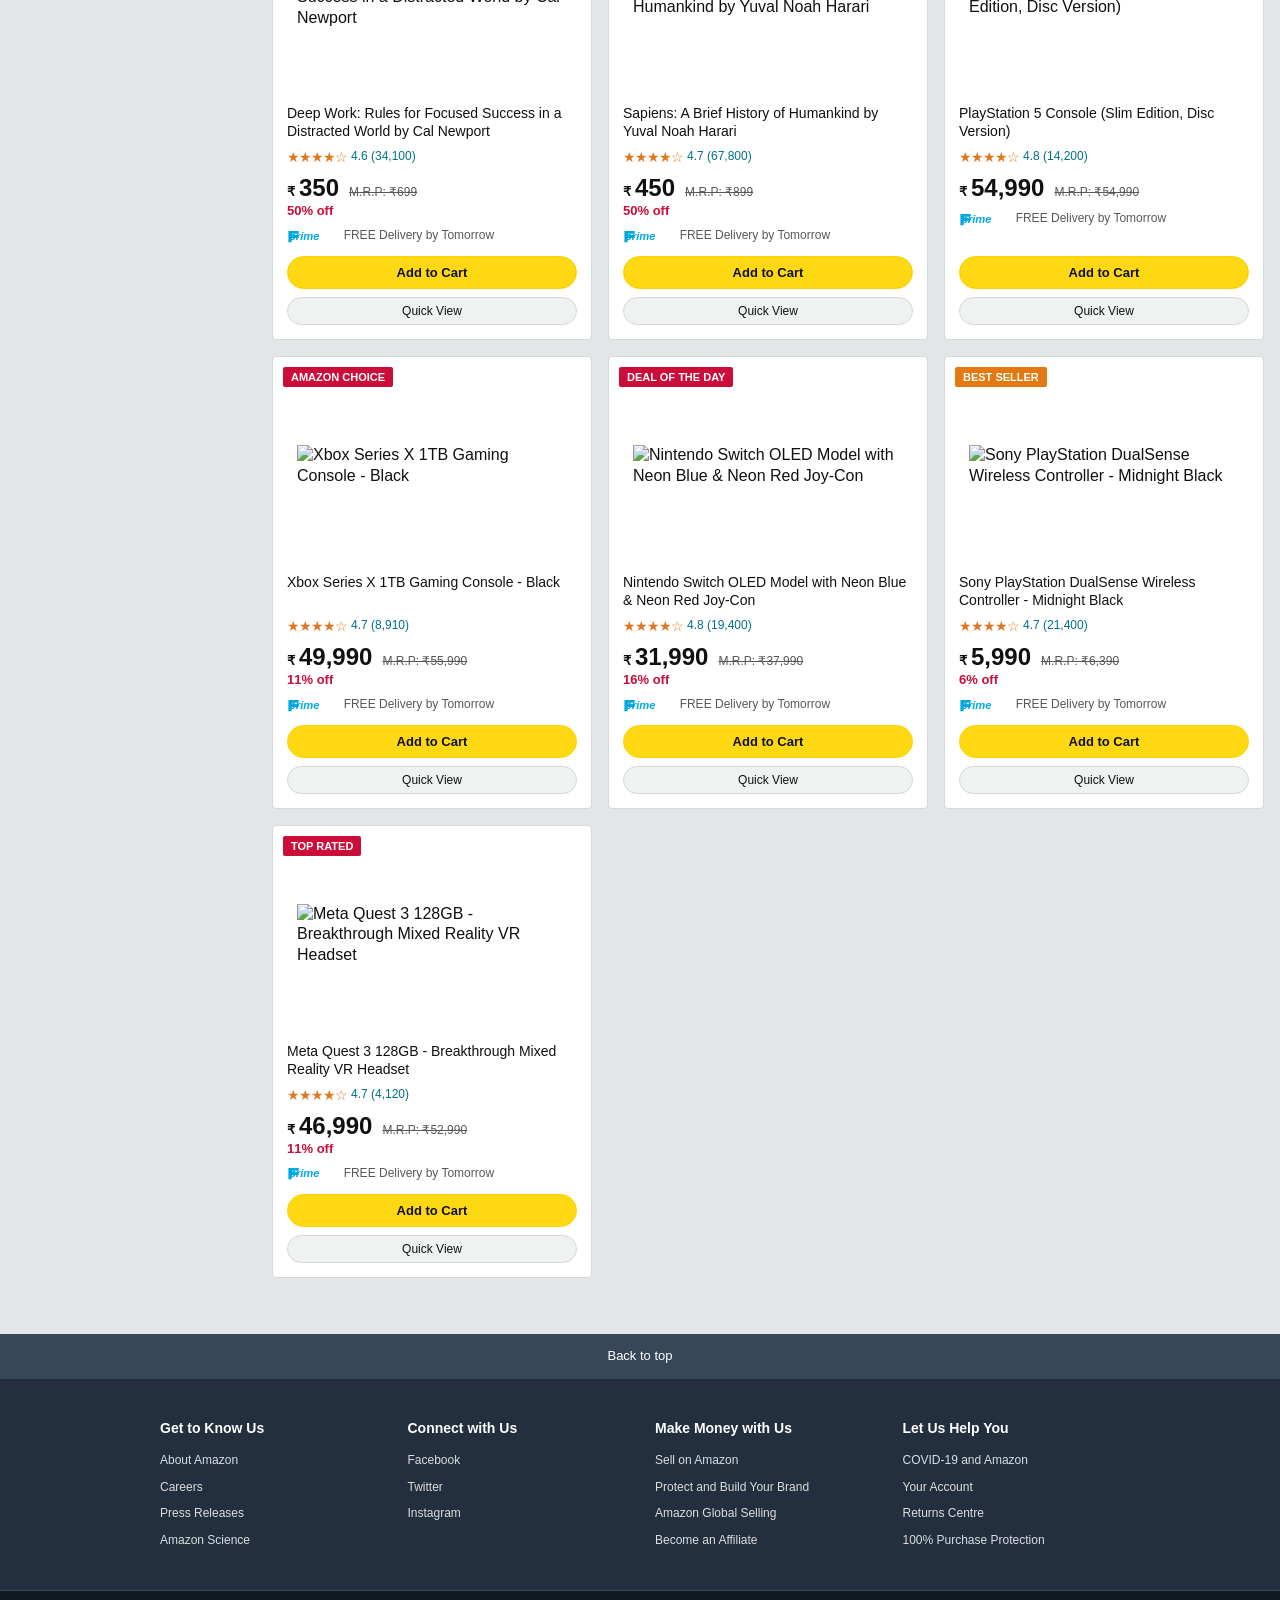
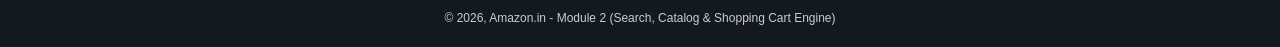
==== commit 3d52bb67: "Login&Logout integration fixed" ====
--- a/Search_and_Cart/index.html
+++ b/Search_and_Cart/index.html
@@ -63,10 +63,18 @@
         </div>
 
         <!-- User Session (Module 1 Integration) -->
-        <div class="nav-item" id="navUserAccountBtn">
-          <span class="nav-line1" id="userNavLine1">Hello, Sign in</span>
-          <span class="nav-line2">Account & Lists ▾</span>
-        </div>
+      <div class="nav-account" id="accountMenu">
+
+        <div class="account-trigger" id = "accountTrigger"><span id="userNavLine1">Hello, Sign in</span><span class="account-line2">
+                Account &amp; Lists ▼
+            </span>
+        </div>
+
+        <div class="account-dropdown"><a href="#">My Account</a><a href="#">Orders</a><a href="#">Addresses</a><hr>
+            <a href="#" id="logoutLink">Sign Out</a></div>
+      </div>
+
+        
 
         <!-- Orders -->
         <div class="nav-item">
@@ -240,7 +248,7 @@
         <span>Subtotal:</span>
         <span id="drawerSubtotal">₹0</span>
       </div>
-      <a href="#" class="btn-proceed-checkout" onclick="proceedToCheckoutModule3(); return false;">Proceed to Checkout (Module 3) →</a>
+      <a href="#" class="btn-proceed-checkout" onclick="proceedToCheckoutModule3(); return false;">Checkout →</a>
     </div>
   </aside>
 
--- a/Search_and_Cart/styles.css
+++ b/Search_and_Cart/styles.css
@@ -246,7 +246,75 @@
   align-items: center;
   gap: 2px;
 }
-
+.nav-account{
+    position: relative;
+    cursor: pointer;
+}
+
+.account-dropdown{
+
+    display:none;
+
+    position:absolute;
+
+    top:100%;
+
+    right:0;
+
+    width:220px;
+
+    background:white;
+
+    border:1px solid #ddd;
+
+    border-radius:8px;
+
+    box-shadow:0 8px 20px rgba(0,0,0,.18);
+
+    padding:10px 0;
+
+    z-index:1000;
+}
+
+.account-dropdown a{
+
+    display:block;
+
+    padding:10px 18px;
+
+    color:#111;
+
+    text-decoration:none;
+
+    font-size:14px;
+}
+
+.account-dropdown a:hover{
+
+    background:#f3f3f3;
+}
+
+.nav-account:hover .account-dropdown{
+
+    display:block;
+}
+.account-dropdown.disabled {
+    display: none !important;
+}
+
+.account-dropdown hr{
+
+    margin:8px 0;
+
+    border:none;
+
+    border-top:1px solid #e5e5e5;
+}
+.account-trigger{
+
+    cursor:pointer;
+
+}
 /* Authentic Amazon Cart Button (Pixel-Perfect Alignment) */
 .cart-nav-btn {
   display: flex;
